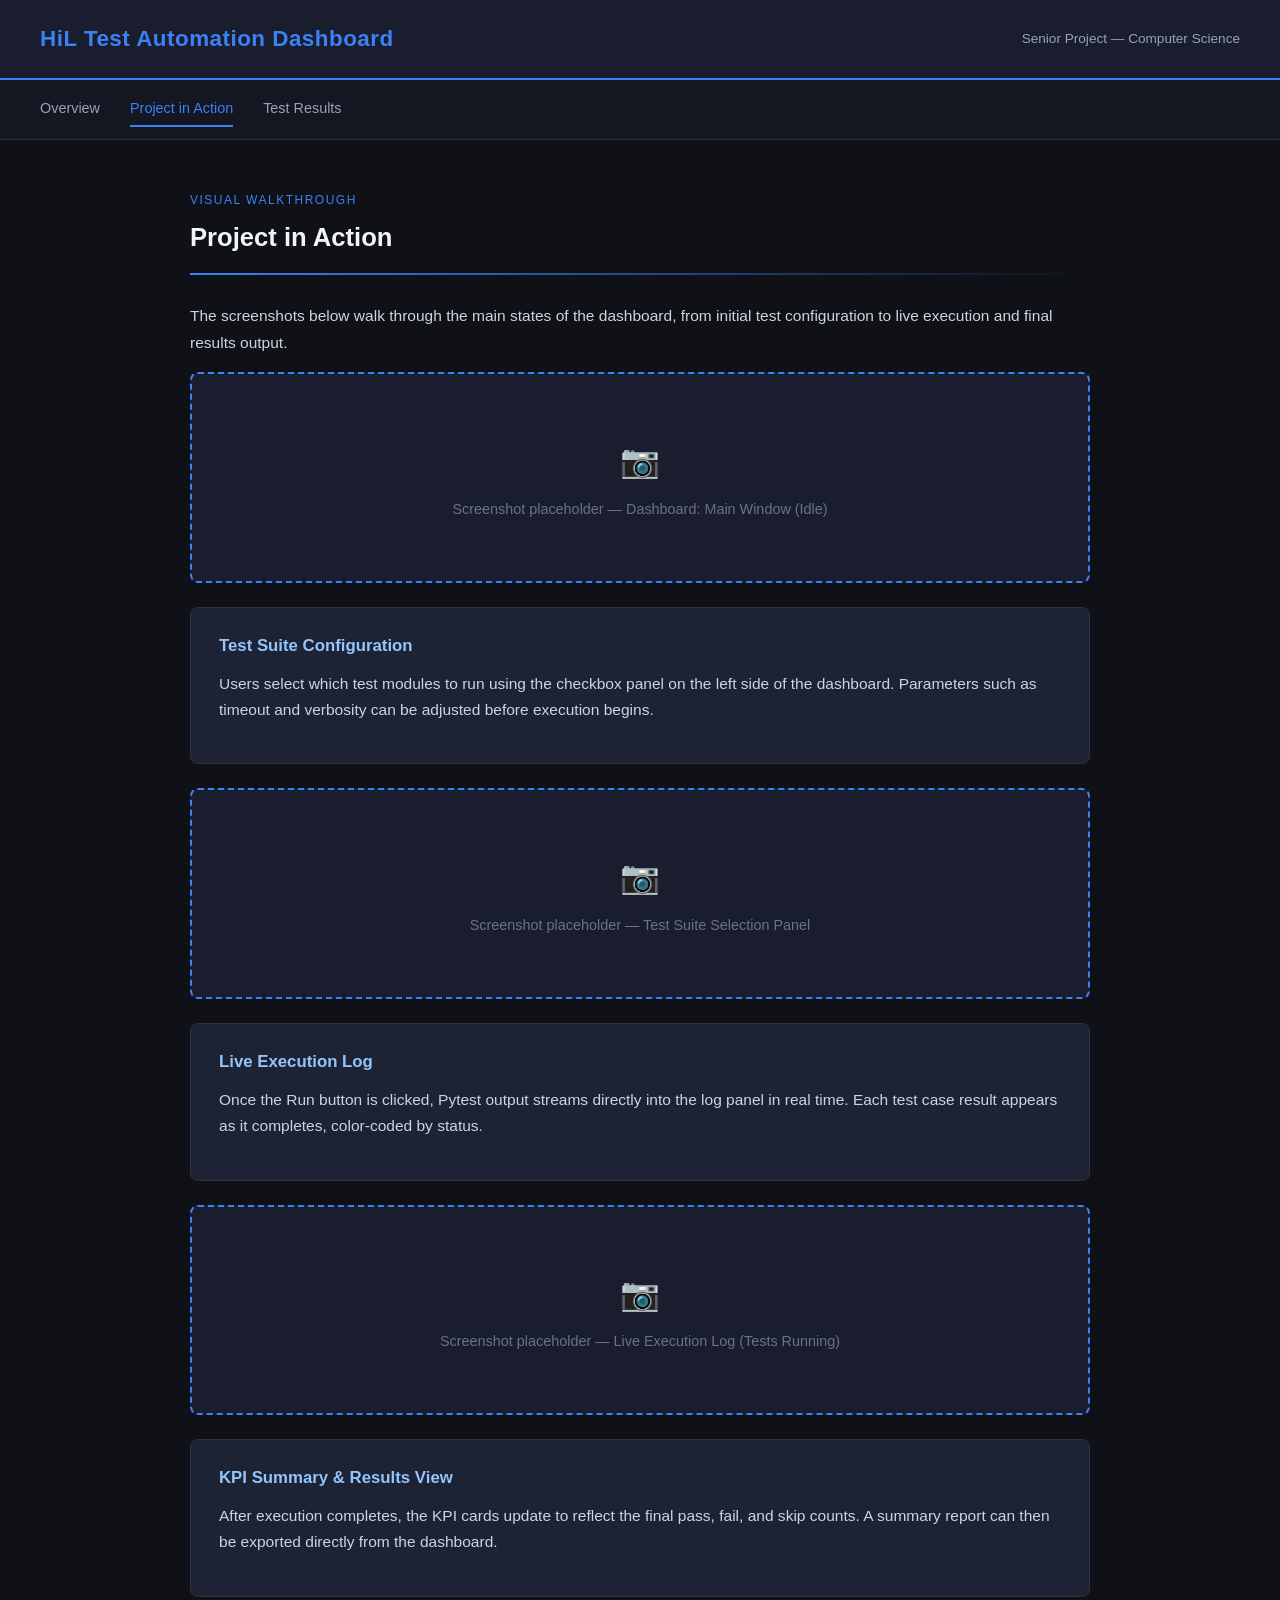
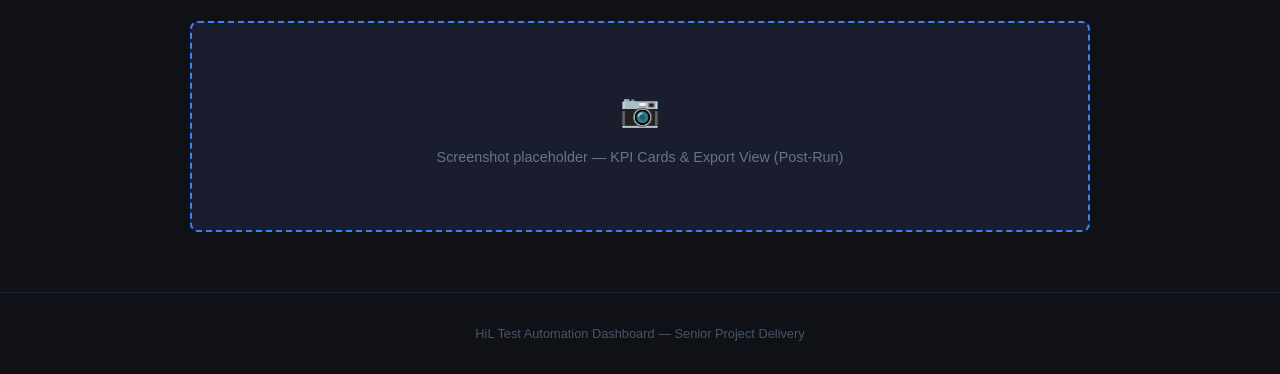
==== screenshots.html @ 2d120b42 "Create screenshots.html" ====
<!DOCTYPE html>
<html lang="en">
<head>
  <meta charset="UTF-8" />
  <meta name="viewport" content="width=device-width, initial-scale=1.0"/>
  <title>HiL Dashboard | Project in Action</title>
  <link rel="stylesheet" href="style.css" />
</head>
<body>

  <header>
    <h1>HiL Test Automation Dashboard</h1>
    <span>Senior Project &mdash; Computer Science</span>
  </header>

  <nav>
    <a href="index.html">Overview</a>
    <a href="screenshots.html" class="active">Project in Action</a>
    <a href="test-results.html">Test Results</a>
  </nav>

  <div class="container">

    <div class="section-label">Visual Walkthrough</div>
    <h2>Project in Action</h2>
    <div class="divider"></div>

    <p>
      The screenshots below walk through the main states of the dashboard, from initial test
      configuration to live execution and final results output.
    </p>

    <div class="photo-placeholder">
      <span>&#128247;</span>
      <!-- INSERT SCREENSHOT: Dashboard main window on launch (idle state, no tests running) -->
      Screenshot placeholder &mdash; Dashboard: Main Window (Idle)
    </div>

    <div class="card">
      <h3>Test Suite Configuration</h3>
      <p>
        Users select which test modules to run using the checkbox panel on the left side of the
        dashboard. Parameters such as timeout and verbosity can be adjusted before execution begins.
      </p>
    </div>

    <div class="photo-placeholder">
      <span>&#128247;</span>
      <!-- INSERT SCREENSHOT: Left-side config panel with checkboxes selected and parameters set -->
      Screenshot placeholder &mdash; Test Suite Selection Panel
    </div>

    <div class="card">
      <h3>Live Execution Log</h3>
      <p>
        Once the Run button is clicked, Pytest output streams directly into the log panel in real time.
        Each test case result appears as it completes, color-coded by status.
      </p>
    </div>

    <div class="photo-placeholder">
      <span>&#128247;</span>
      <!-- INSERT SCREENSHOT: Dashboard with live log panel active, tests running mid-execution -->
      Screenshot placeholder &mdash; Live Execution Log (Tests Running)
    </div>

    <div class="card">
      <h3>KPI Summary &amp; Results View</h3>
      <p>
        After execution completes, the KPI cards update to reflect the final pass, fail, and skip
        counts. A summary report can then be exported directly from the dashboard.
      </p>
    </div>

    <div class="photo-placeholder">
      <span>&#128247;</span>
      <!-- INSERT SCREENSHOT: Post-execution view showing KPI summary cards and export options -->
      Screenshot placeholder &mdash; KPI Cards &amp; Export View (Post-Run)
    </div>

  </div>

  <footer>
    HiL Test Automation Dashboard &mdash; Senior Project Delivery
  </footer>

</body>
</html>
---- style.css ----
* {
  margin: 0;
  padding: 0;
  box-sizing: border-box;
}

body {
  font-family: 'Segoe UI', Tahoma, Geneva, Verdana, sans-serif;
  background-color: #0f1117;
  color: #e2e8f0;
  line-height: 1.7;
}

header {
  background-color: #1a1d2e;
  border-bottom: 2px solid #3b82f6;
  padding: 20px 40px;
  display: flex;
  align-items: center;
  justify-content: space-between;
}

header h1 {
  font-size: 1.4rem;
  color: #3b82f6;
  letter-spacing: 0.5px;
}

header span {
  font-size: 0.85rem;
  color: #94a3b8;
}

nav {
  background-color: #141622;
  padding: 12px 40px;
  display: flex;
  gap: 30px;
  border-bottom: 1px solid #2d3148;
}

nav a {
  color: #94a3b8;
  text-decoration: none;
  font-size: 0.9rem;
  font-weight: 500;
  padding: 4px 0;
  border-bottom: 2px solid transparent;
  transition: all 0.2s;
}

nav a:hover,
nav a.active {
  color: #3b82f6;
  border-bottom: 2px solid #3b82f6;
}

.container {
  max-width: 960px;
  margin: 50px auto;
  padding: 0 30px;
}

h2 {
  font-size: 1.6rem;
  color: #f1f5f9;
  margin-bottom: 10px;
}

.section-label {
  font-size: 0.75rem;
  text-transform: uppercase;
  letter-spacing: 1.5px;
  color: #3b82f6;
  margin-bottom: 6px;
}

.divider {
  height: 2px;
  background: linear-gradient(to right, #3b82f6, transparent);
  margin: 14px 0 28px 0;
}

p {
  color: #cbd5e1;
  margin-bottom: 16px;
  font-size: 0.97rem;
}

.card {
  background-color: #1e2235;
  border: 1px solid #2d3148;
  border-radius: 8px;
  padding: 24px 28px;
  margin-bottom: 24px;
}

.card h3 {
  color: #93c5fd;
  font-size: 1.05rem;
  margin-bottom: 10px;
}

ul {
  padding-left: 20px;
  color: #cbd5e1;
  font-size: 0.95rem;
}

ul li {
  margin-bottom: 8px;
}

.tag {
  display: inline-block;
  background-color: #1e3a5f;
  color: #93c5fd;
  font-size: 0.75rem;
  padding: 3px 10px;
  border-radius: 20px;
  margin: 3px 3px 3px 0;
  border: 1px solid #3b82f6;
}

.photo-placeholder {
  background-color: #1a1d2e;
  border: 2px dashed #3b82f6;
  border-radius: 8px;
  padding: 60px 20px;
  text-align: center;
  color: #64748b;
  font-size: 0.9rem;
  margin-bottom: 24px;
}

.photo-placeholder span {
  display: block;
  font-size: 2rem;
  margin-bottom: 8px;
}

table {
  width: 100%;
  border-collapse: collapse;
  font-size: 0.9rem;
  margin-bottom: 24px;
}

thead {
  background-color: #1a1d2e;
}

thead th {
  text-align: left;
  padding: 12px 16px;
  color: #93c5fd;
  font-weight: 600;
  border-bottom: 2px solid #3b82f6;
}

tbody tr {
  border-bottom: 1px solid #2d3148;
  transition: background 0.15s;
}

tbody tr:hover {
  background-color: #1e2235;
}

tbody td {
  padding: 11px 16px;
  color: #cbd5e1;
}

.pass { color: #4ade80; font-weight: 600; }
.fail { color: #f87171; font-weight: 600; }
.skip { color: #facc15; font-weight: 600; }

.summary-bar {
  display: flex;
  gap: 16px;
  flex-wrap: wrap;
  margin-bottom: 28px;
}

.stat-box {
  flex: 1;
  min-width: 120px;
  background-color: #1e2235;
  border: 1px solid #2d3148;
  border-radius: 8px;
  padding: 16px 20px;
  text-align: center;
}

.stat-box .number {
  font-size: 1.8rem;
  font-weight: 700;
}

.stat-box .label {
  font-size: 0.75rem;
  color: #64748b;
  text-transform: uppercase;
  letter-spacing: 1px;
  margin-top: 4px;
}

.total .number   { color: #93c5fd; }
.passed .number  { color: #4ade80; }
.failed .number  { color: #f87171; }
.skipped .number { color: #facc15; }

footer {
  text-align: center;
  padding: 30px;
  color: #475569;
  font-size: 0.8rem;
  border-top: 1px solid #1e2235;
  margin-top: 60px;
}
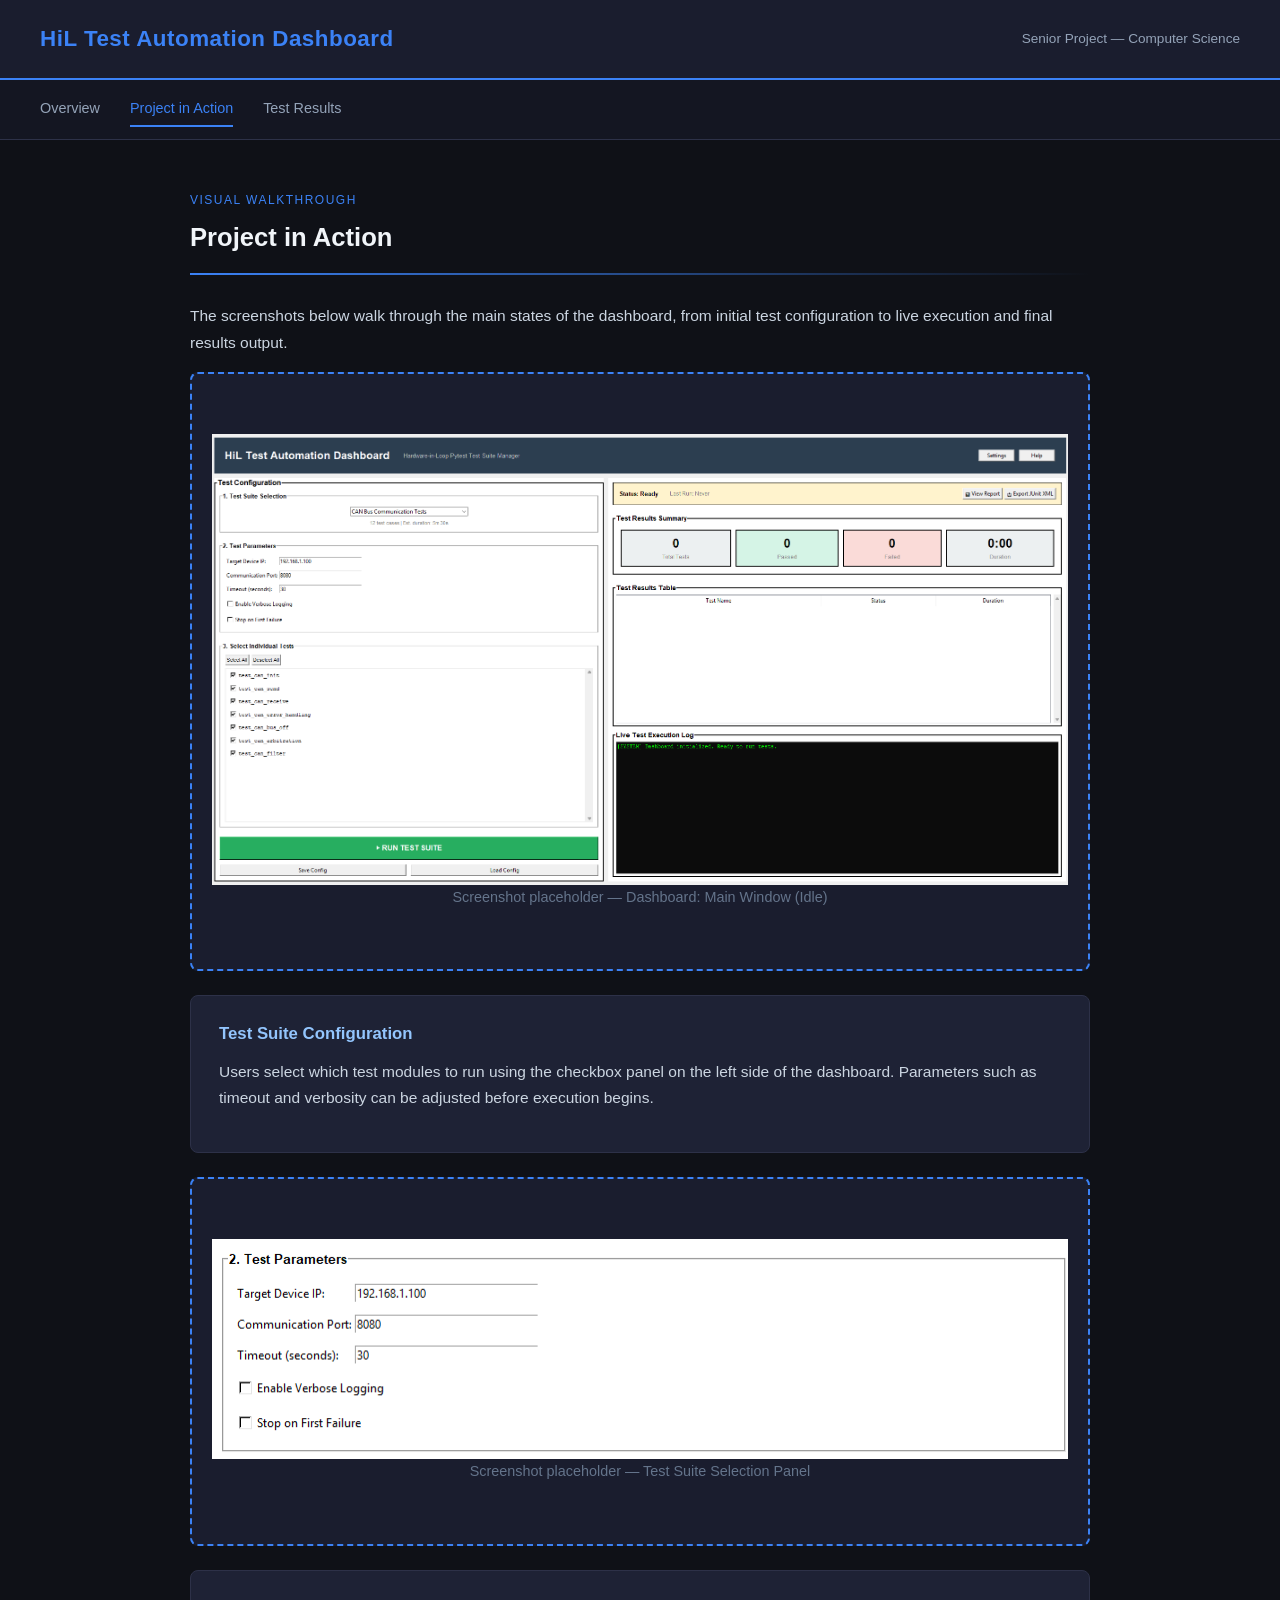
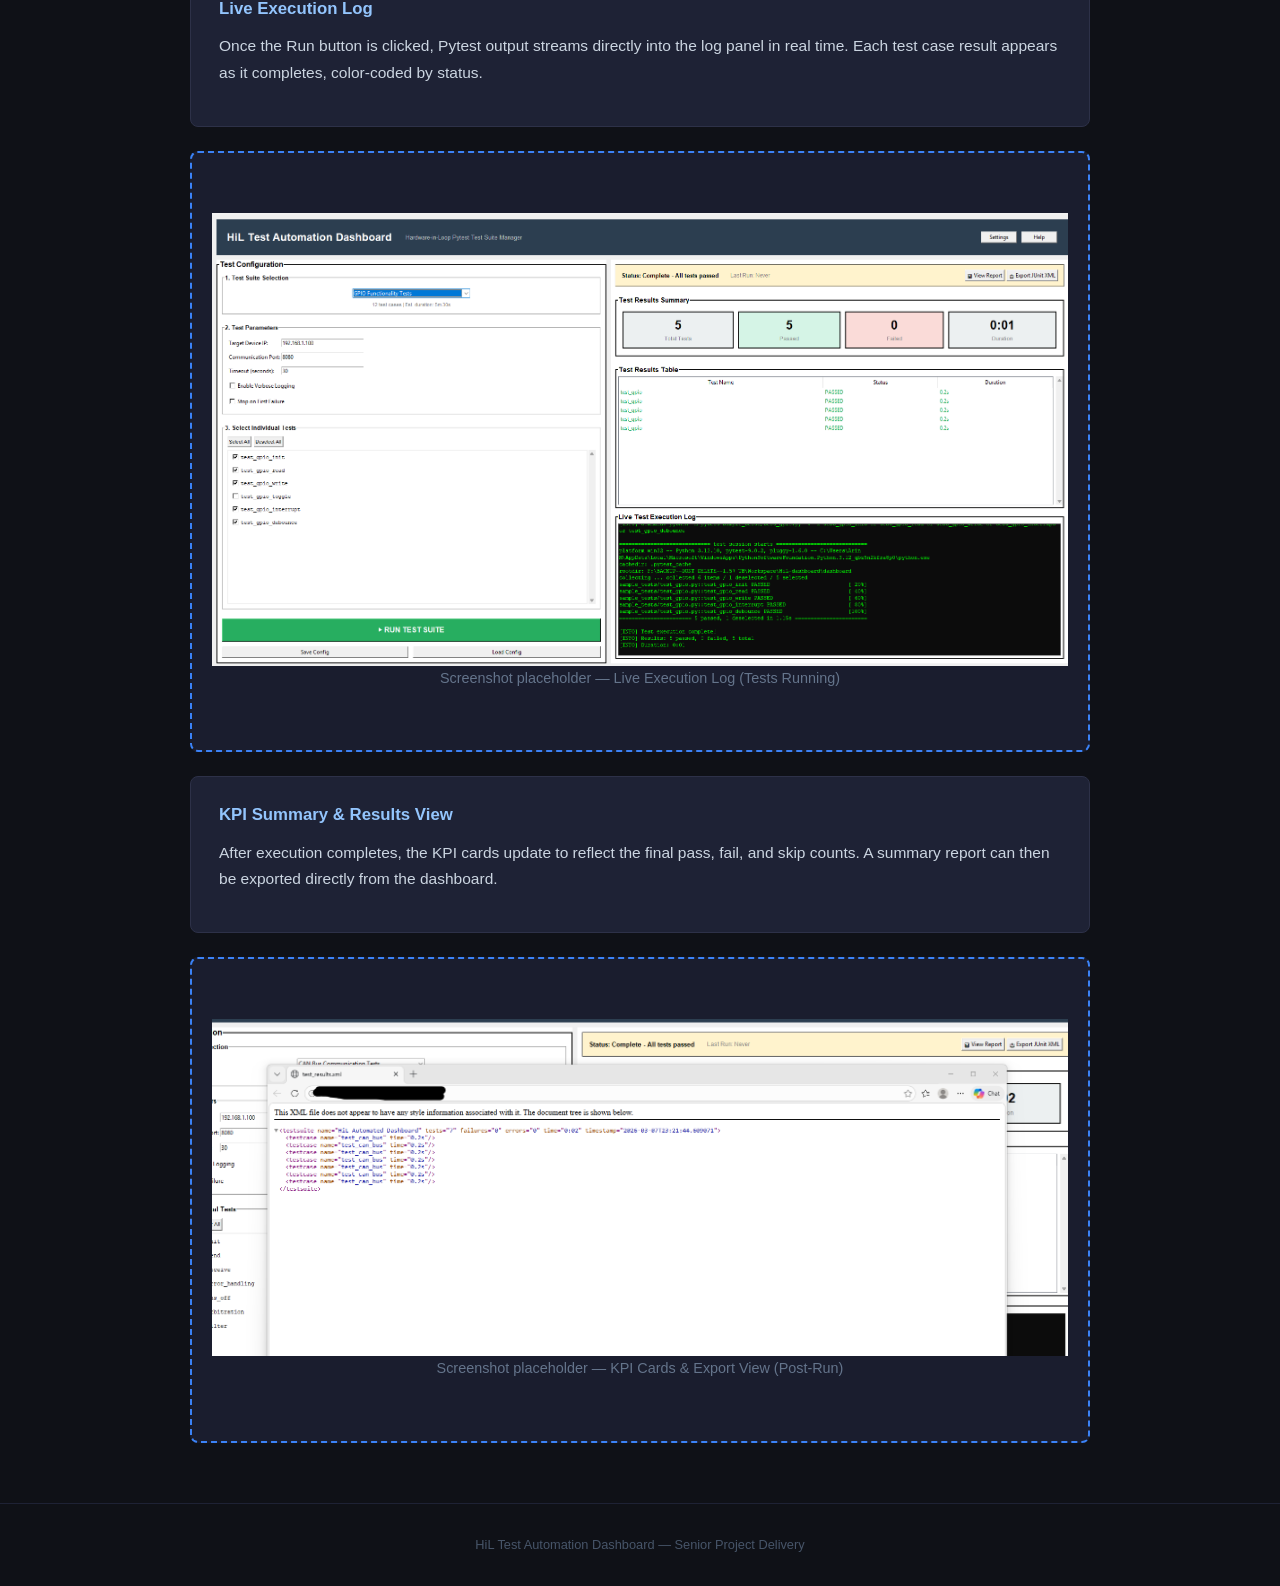
==== commit 1f7f9ebe: "Update screenshots.html" ====
--- a/screenshots.html
+++ b/screenshots.html
@@ -31,8 +31,11 @@
     </p>
 
     <div class="photo-placeholder">
-      <span>&#128247;</span>
-      <!-- INSERT SCREENSHOT: Dashboard main window on launch (idle state, no tests running) -->
+            <img 
+      src="assets/1_main_app_startup_idle.png" 
+      alt="Pytest terminal output."
+      style="max-width: 100%; height: auto; display: block;"
+      />
       Screenshot placeholder &mdash; Dashboard: Main Window (Idle)
     </div>
 
@@ -45,8 +48,11 @@
     </div>
 
     <div class="photo-placeholder">
-      <span>&#128247;</span>
-      <!-- INSERT SCREENSHOT: Left-side config panel with checkboxes selected and parameters set -->
+            <img 
+      src="assets/2_Test_Parameters.png" 
+      alt="Pytest terminal output."
+      style="max-width: 100%; height: auto; display: block;"
+      />
       Screenshot placeholder &mdash; Test Suite Selection Panel
     </div>
 
@@ -59,8 +65,11 @@
     </div>
 
     <div class="photo-placeholder">
-      <span>&#128247;</span>
-      <!-- INSERT SCREENSHOT: Dashboard with live log panel active, tests running mid-execution -->
+            <img 
+      src="assets/3_Test_results.png" 
+      alt="Pytest terminal output."
+      style="max-width: 100%; height: auto; display: block;"
+      />
       Screenshot placeholder &mdash; Live Execution Log (Tests Running)
     </div>
 
@@ -73,8 +82,11 @@
     </div>
 
     <div class="photo-placeholder">
-      <span>&#128247;</span>
-      <!-- INSERT SCREENSHOT: Post-execution view showing KPI summary cards and export options -->
+            <img 
+      src="assets/4_Export_XML.png" 
+      alt="Pytest terminal output."
+      style="max-width: 100%; height: auto; display: block;"
+      />
       Screenshot placeholder &mdash; KPI Cards &amp; Export View (Post-Run)
     </div>
 
